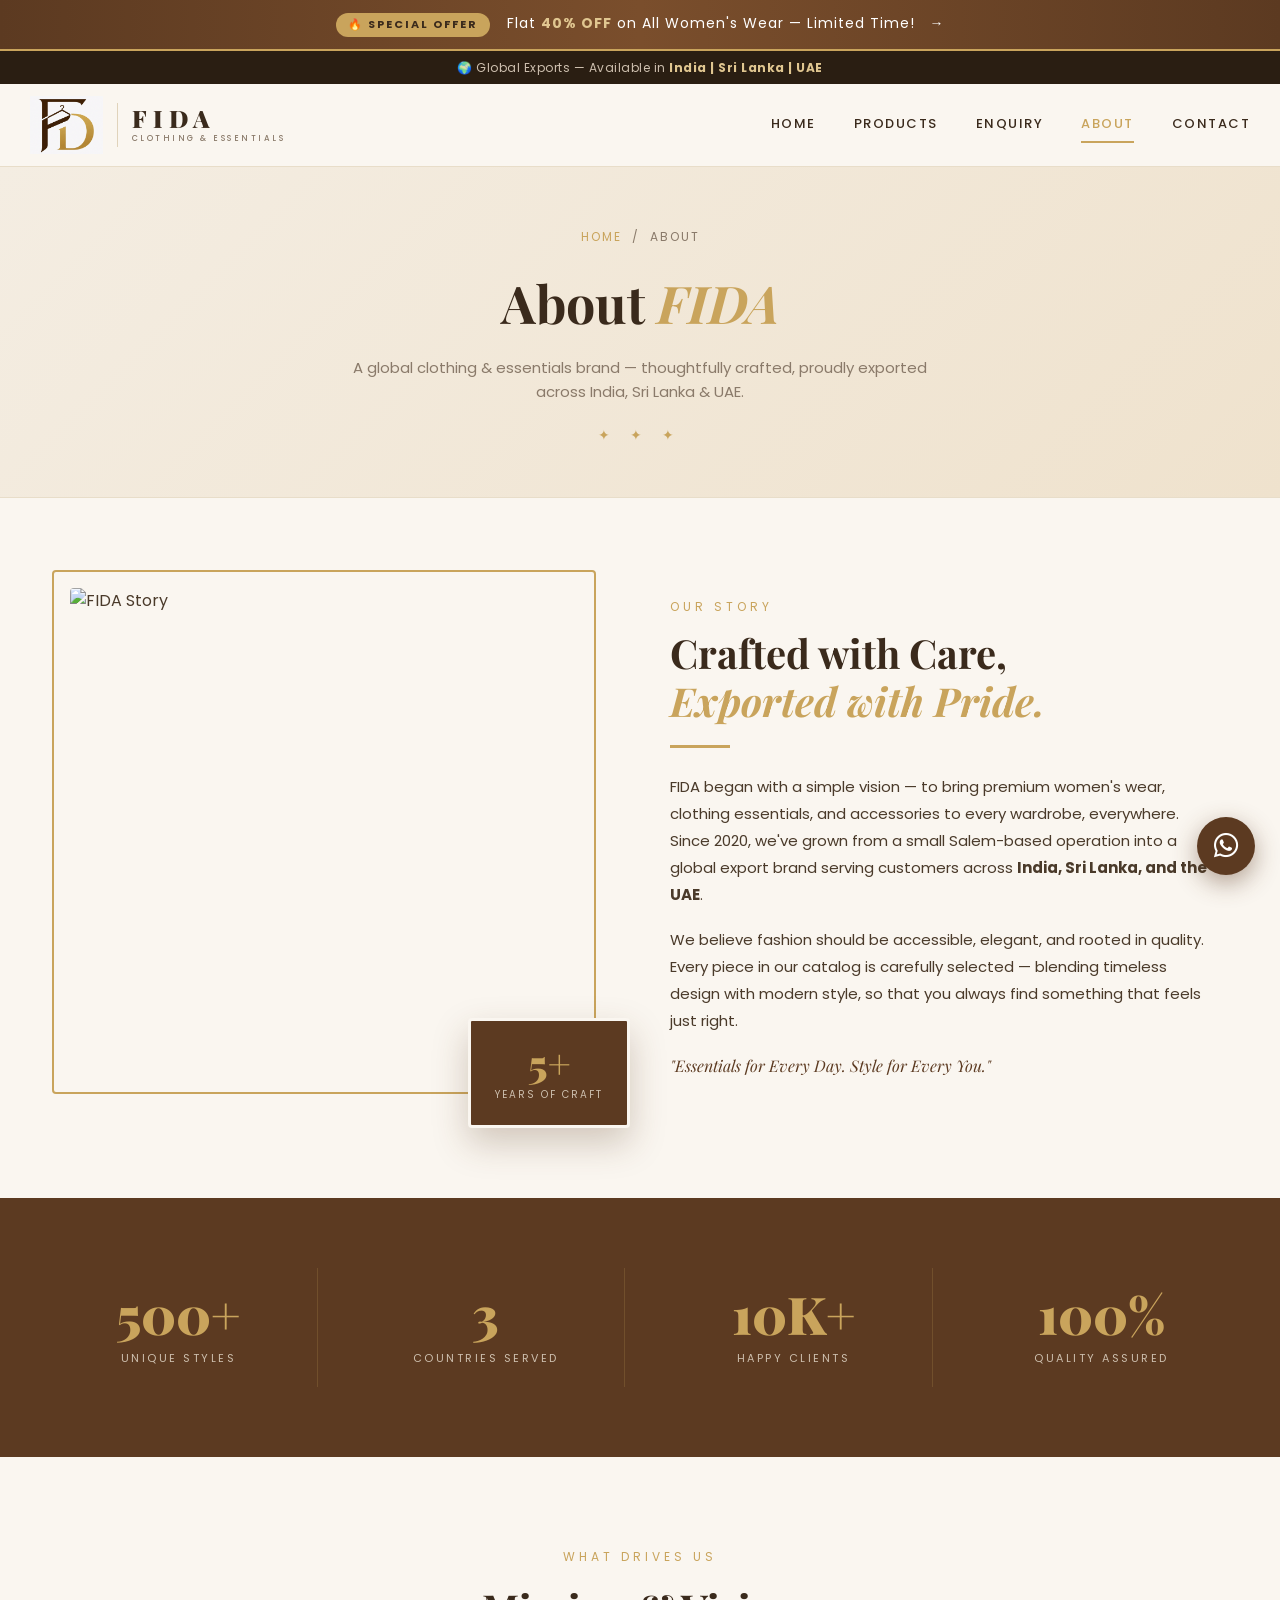
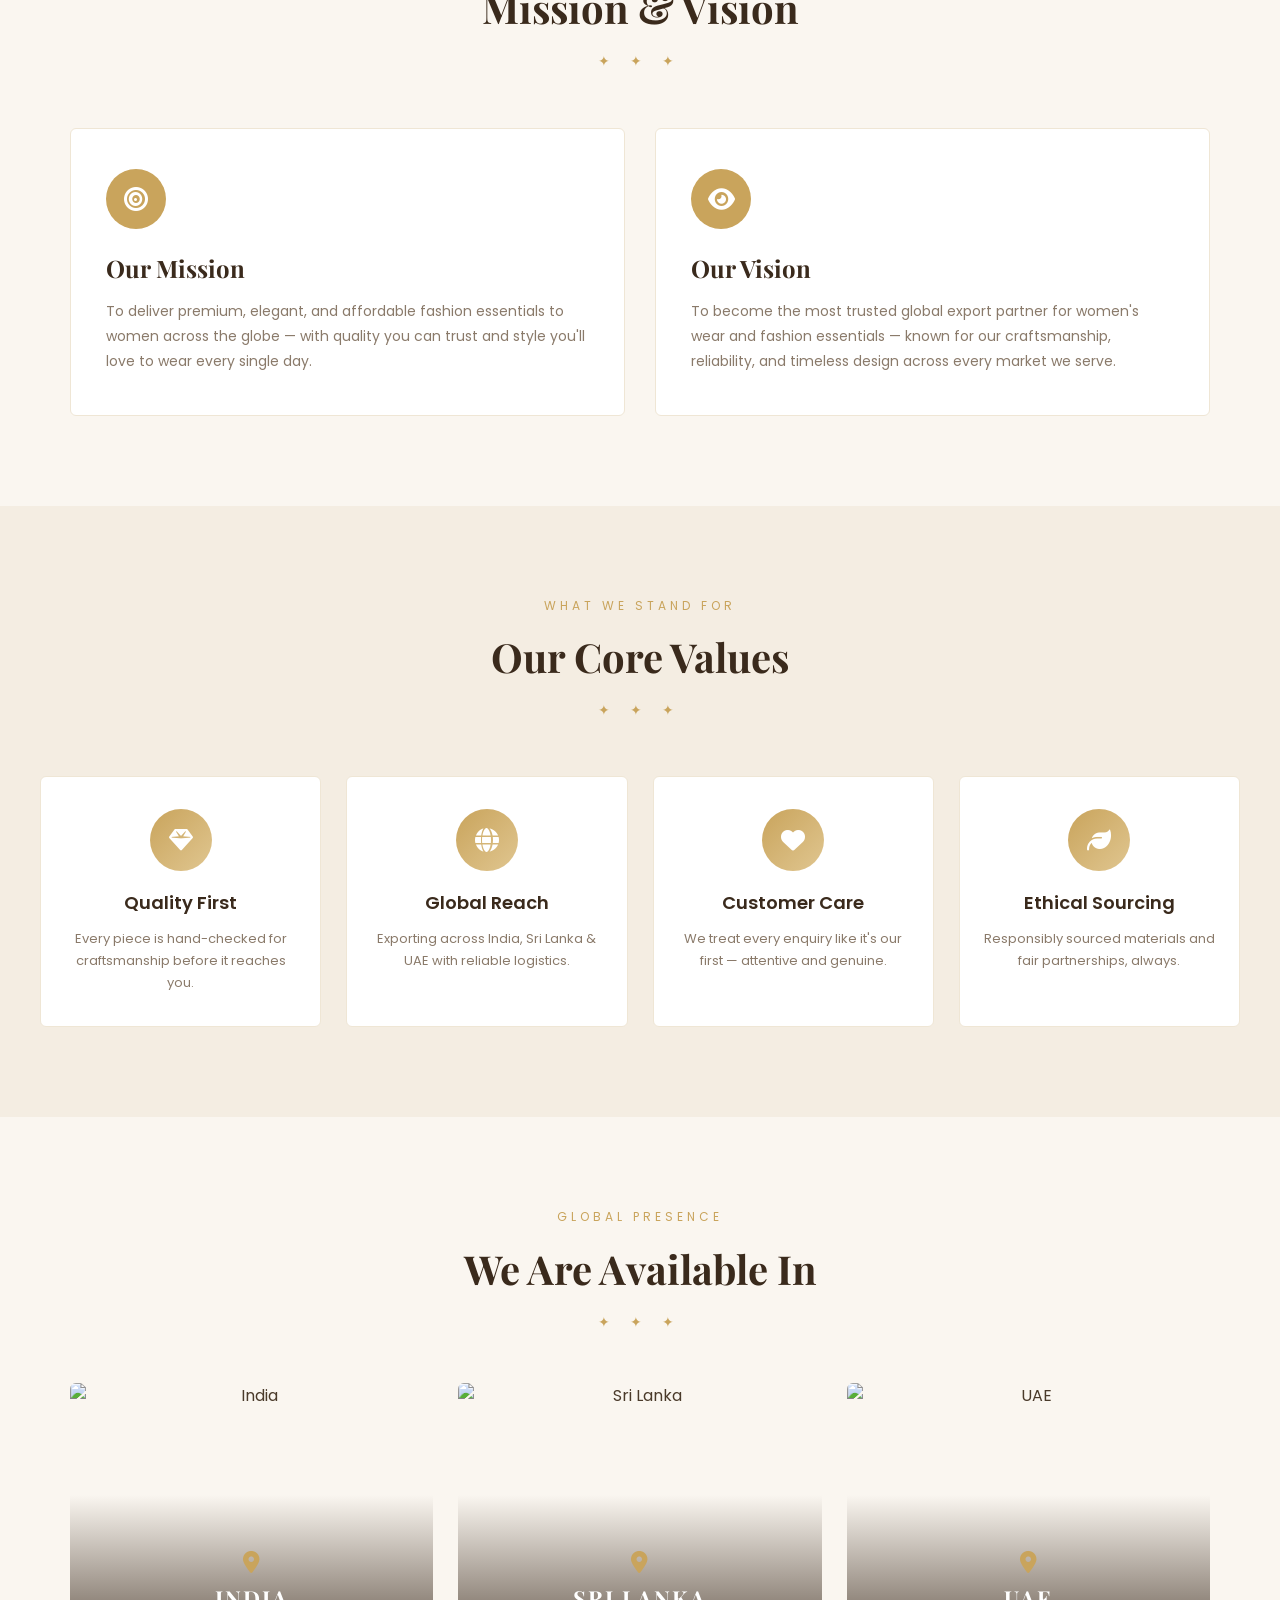
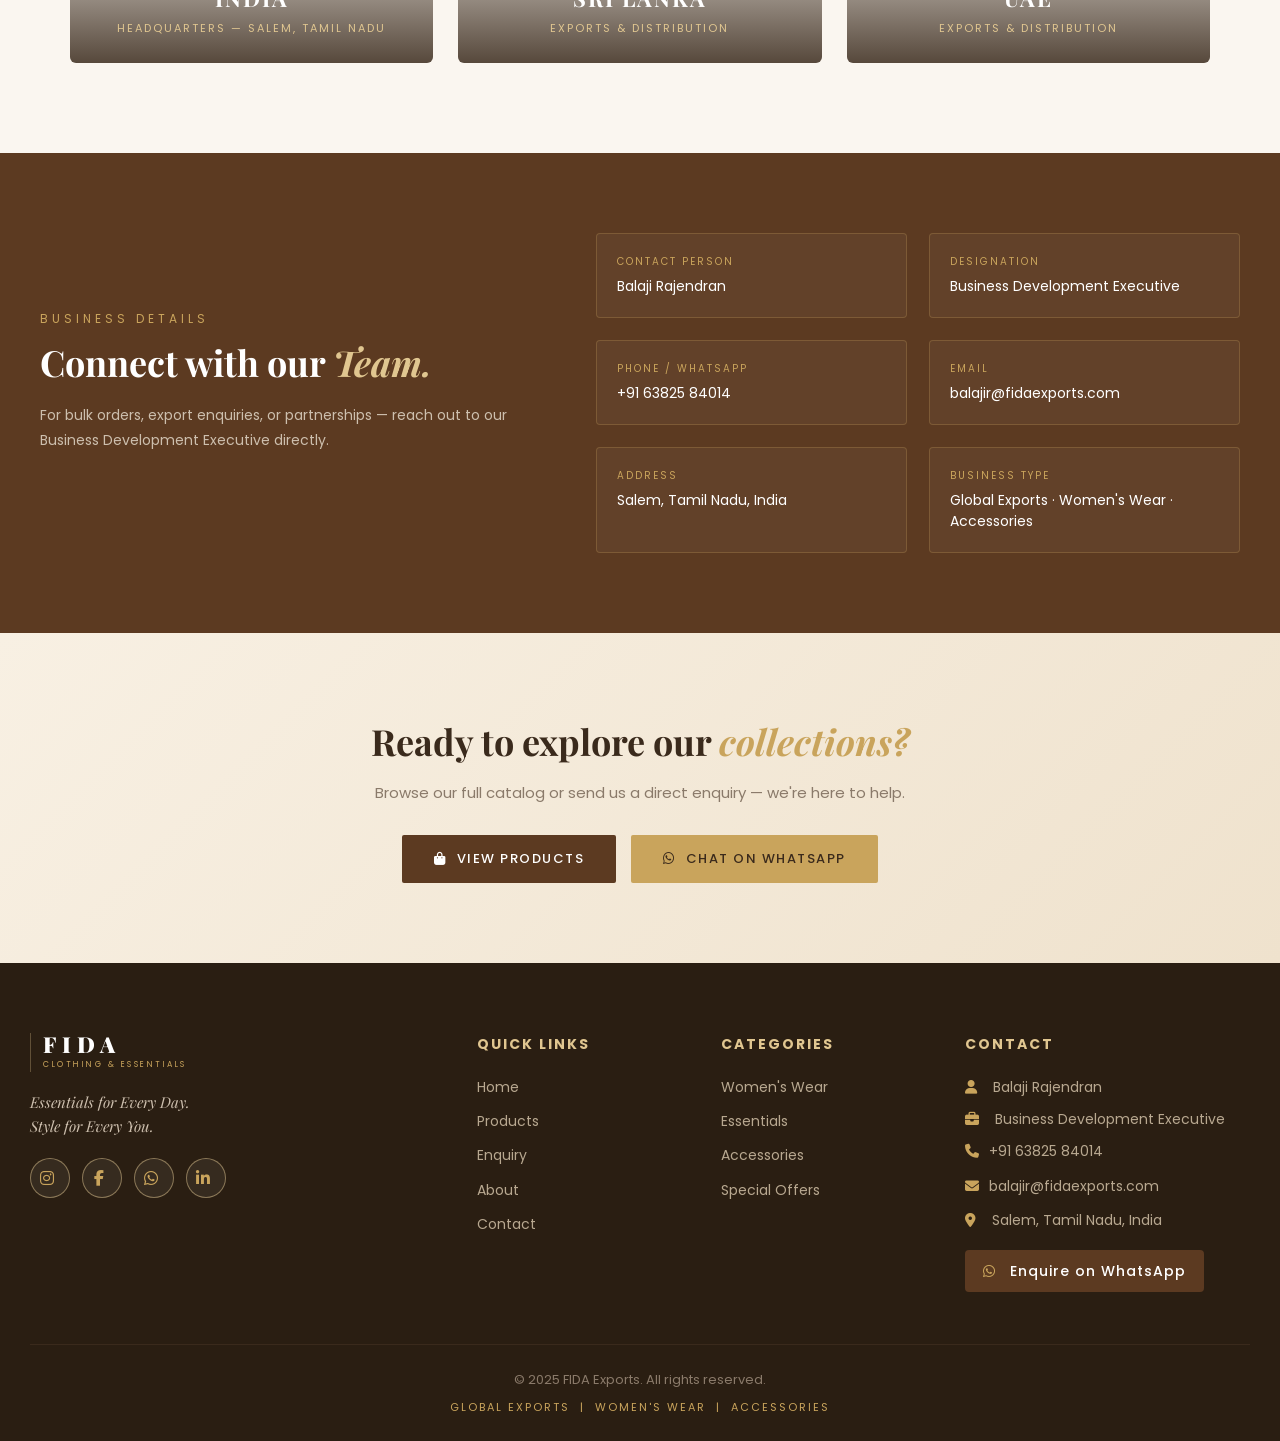
==== fida/about.html @ e6c68ca1 "Initial FIDA project" ====
<!DOCTYPE html>
<html lang="en">
<head>
<meta charset="UTF-8">
<meta name="viewport" content="width=device-width, initial-scale=1.0">
<title>About — FIDA Clothing & Essentials</title>
<link href="https://fonts.googleapis.com/css2?family=Playfair+Display:wght@400;600;700;900&family=Poppins:wght@300;400;500;600&display=swap" rel="stylesheet">
<link rel="stylesheet" href="https://cdnjs.cloudflare.com/ajax/libs/font-awesome/6.4.0/css/all.min.css">

<style>
/* ============ VARIABLES ============ */
:root {
    --brown: #5c3a21;
    --brown-light: #7a4e2c;
    --gold: #c9a45c;
    --gold-light: #e0c690;
    --cream: #faf6f0;
    --cream-2: #f4ede2;
    --dark: #3a2a1c;
    --text: #4a3a2a;
    --gray: #8a7a6a;
}

* { margin: 0; padding: 0; box-sizing: border-box; }
html { scroll-behavior: smooth; -webkit-text-size-adjust: 100%; }
body {
    font-family: 'Poppins', sans-serif;
    color: var(--text);
    background: var(--cream);
    line-height: 1.6;
    overflow-x: hidden;
}
h1, h2, h3, h4 { font-family: 'Playfair Display', serif; color: var(--dark); }
a { text-decoration: none; color: inherit; }
img { display: block; max-width: 100%; }
button { font-family: inherit; }

/* ============ SPECIAL OFFER BANNER ============ */
.offer-banner {
    display: block;
    background: linear-gradient(90deg, var(--brown) 0%, var(--brown-light) 50%, var(--brown) 100%);
    color: #fff;
    text-align: center;
    padding: 12px 20px;
    font-size: 14px;
    letter-spacing: 1px;
    position: relative;
    overflow: hidden;
    cursor: pointer;
    transition: all .3s;
    border-bottom: 2px solid var(--gold);
}
.offer-banner:hover { padding: 14px 20px; }
.offer-banner::before {
    content: '';
    position: absolute;
    top: 0; left: -100%;
    width: 100%; height: 100%;
    background: linear-gradient(90deg, transparent, rgba(255,255,255,0.15), transparent);
    animation: shine 3s infinite;
}
@keyframes shine {
    0% { left: -100%; }
    50%, 100% { left: 100%; }
}
.offer-banner .offer-tag {
    background: var(--gold);
    color: var(--dark);
    padding: 3px 12px;
    font-size: 11px;
    font-weight: 700;
    letter-spacing: 2px;
    border-radius: 20px;
    margin-right: 12px;
    display: inline-block;
    text-transform: uppercase;
}
.offer-banner strong { color: var(--gold-light); }
.offer-banner .arrow {
    margin-left: 10px;
    transition: transform .3s;
    display: inline-block;
}
.offer-banner:hover .arrow { transform: translateX(6px); }

/* ============ TOP BAR ============ */
.top-bar {
    background: #2a1e12;
    color: #cdbfae;
    text-align: center;
    padding: 7px 15px;
    font-size: 12px;
    letter-spacing: 0.5px;
}
.top-bar strong { color: var(--gold-light); }

/* ============ NAVBAR ============ */
.navbar {
    position: sticky;
    top: 0;
    background: rgba(250, 246, 240, 0.98);
    backdrop-filter: blur(10px);
    z-index: 1000;
    border-bottom: 1px solid #e8ddc9;
    transition: box-shadow .3s;
}
.nav-container {
    max-width: 1300px;
    margin: auto;
    padding: 12px 30px;
    display: flex;
    align-items: center;
    justify-content: space-between;
    gap: 30px;
}
.logo {
    display: flex;
    align-items: center;
    gap: 14px;
    flex-shrink: 0;
    transition: transform .3s;
}
.logo:hover { transform: translateY(-1px); }
.logo img {
    height: 58px;
    width: auto;
    max-width: 120px;
    object-fit: contain;
}
.logo-text {
    display: flex;
    flex-direction: column;
    justify-content: center;
    line-height: 1;
    border-left: 1px solid #e0d3bb;
    padding-left: 14px;
    height: 44px;
}
.logo-text .brand {
    font-family: 'Playfair Display', serif;
    font-size: 24px;
    font-weight: 900;
    letter-spacing: 6px;
    color: var(--dark);
    line-height: 1;
    margin-bottom: 5px;
}
.logo-text .tagline-sm {
    font-family: 'Poppins', sans-serif;
    font-size: 8px;
    font-weight: 500;
    letter-spacing: 2.5px;
    color: var(--gray);
    text-transform: uppercase;
    white-space: nowrap;
}
.nav-links {
    display: flex;
    gap: 38px;
    margin-left: auto;
}
.nav-links a {
    font-size: 13px;
    font-weight: 500;
    text-transform: uppercase;
    letter-spacing: 1.5px;
    color: var(--dark);
    transition: color .3s;
    position: relative;
    padding: 8px 0;
    white-space: nowrap;
}
.nav-links a:hover,
.nav-links a.active { color: var(--gold); }
.nav-links a::after {
    content: '';
    position: absolute;
    left: 0; bottom: 0;
    width: 0; height: 2px;
    background: var(--gold);
    transition: width .3s;
}
.nav-links a:hover::after,
.nav-links a.active::after { width: 100%; }

/* ============ PAGE HEADER ============ */
.page-header {
    background: linear-gradient(135deg, var(--cream-2), #efe2cd);
    padding: 60px 30px 50px;
    text-align: center;
    border-bottom: 1px solid #e8ddc9;
}
.page-header .breadcrumb {
    font-size: 12px;
    color: var(--gray);
    letter-spacing: 2px;
    text-transform: uppercase;
    margin-bottom: 15px;
}
.page-header .breadcrumb a { color: var(--gold); }
.page-header .breadcrumb a:hover { text-decoration: underline; }
.page-header h1 {
    font-size: 52px;
    margin-bottom: 12px;
    color: var(--dark);
}
.page-header h1 span { color: var(--gold); font-style: italic; }
.page-header p {
    color: var(--gray);
    font-size: 15px;
    max-width: 620px;
    margin: 0 auto 20px;
}
.page-header .divider {
    color: var(--gold);
    font-size: 14px;
    letter-spacing: 8px;
}

/* ============ STORY SECTION ============ */
.story-section {
    max-width: 1200px;
    margin: auto;
    padding: 90px 30px;
    display: grid;
    grid-template-columns: 1fr 1fr;
    gap: 60px;
    align-items: center;
}
.story-image { position: relative; }
.story-image img {
    width: 100%;
    height: 520px;
    object-fit: cover;
    border-radius: 4px;
}
.story-image::before {
    content: '';
    position: absolute;
    top: -18px; left: -18px;
    width: 100%; height: 100%;
    border: 2px solid var(--gold);
    z-index: -1;
    border-radius: 4px;
}
.story-image .experience-badge {
    position: absolute;
    bottom: -20px;
    right: -20px;
    background: var(--brown);
    color: #fff;
    padding: 22px 24px;
    border-radius: 4px;
    text-align: center;
    box-shadow: 0 15px 35px rgba(92,58,33,0.25);
    border: 3px solid var(--cream);
    z-index: 2;
}
.story-image .experience-badge .years {
    font-family: 'Playfair Display', serif;
    font-size: 40px;
    font-weight: 900;
    color: var(--gold);
    line-height: 1;
    margin-bottom: 4px;
}
.story-image .experience-badge .label {
    font-size: 10px;
    letter-spacing: 2px;
    text-transform: uppercase;
    color: #cdbfae;
}

.story-content .sub {
    color: var(--gold);
    font-size: 12px;
    letter-spacing: 4px;
    text-transform: uppercase;
    margin-bottom: 12px;
}
.story-content h2 {
    font-size: 40px;
    line-height: 1.2;
    margin-bottom: 20px;
}
.story-content h2 span { color: var(--gold); font-style: italic; }
.story-content .gold-line {
    width: 60px;
    height: 3px;
    background: var(--gold);
    margin-bottom: 25px;
}
.story-content p {
    font-size: 15px;
    color: var(--text);
    margin-bottom: 18px;
    line-height: 1.8;
}
.story-content p em {
    color: var(--brown);
    font-family: 'Playfair Display', serif;
    font-style: italic;
    font-size: 16px;
}

/* ============ STATS ============ */
.stats-section {
    background: var(--brown);
    color: #fff;
    padding: 70px 30px;
}
.stats-inner {
    max-width: 1200px;
    margin: auto;
    display: grid;
    grid-template-columns: repeat(4, 1fr);
    gap: 30px;
    text-align: center;
}
.stat-box {
    padding: 20px;
    border-right: 1px solid rgba(201,164,92,0.2);
}
.stat-box:last-child { border-right: none; }
.stat-box .num {
    font-family: 'Playfair Display', serif;
    font-size: 52px;
    font-weight: 900;
    color: var(--gold);
    line-height: 1;
    margin-bottom: 10px;
}
.stat-box .label {
    font-size: 11px;
    letter-spacing: 2.5px;
    text-transform: uppercase;
    color: #cdbfae;
}

/* ============ MISSION & VISION ============ */
.mv-section {
    max-width: 1200px;
    margin: auto;
    padding: 90px 30px;
}
.mv-header {
    text-align: center;
    margin-bottom: 55px;
}
.mv-header .sub {
    color: var(--gold);
    font-size: 12px;
    letter-spacing: 4px;
    text-transform: uppercase;
    margin-bottom: 10px;
}
.mv-header h2 { font-size: 40px; }
.mv-header .divider {
    color: var(--gold);
    font-size: 14px;
    letter-spacing: 8px;
    margin-top: 10px;
}
.mv-grid {
    display: grid;
    grid-template-columns: 1fr 1fr;
    gap: 30px;
}
.mv-card {
    background: #fff;
    border: 1px solid #efe6d5;
    border-radius: 6px;
    padding: 40px 35px;
    transition: all .3s;
    position: relative;
    overflow: hidden;
}
.mv-card::before {
    content: '';
    position: absolute;
    top: 0; left: 0;
    width: 4px; height: 100%;
    background: var(--gold);
    transform: scaleY(0);
    transform-origin: top;
    transition: transform .4s;
}
.mv-card:hover::before { transform: scaleY(1); }
.mv-card:hover {
    transform: translateY(-6px);
    box-shadow: 0 20px 40px rgba(92,58,33,0.10);
    border-color: var(--gold);
}
.mv-icon {
    width: 60px;
    height: 60px;
    border-radius: 50%;
    background: var(--gold);
    color: #fff;
    display: flex;
    align-items: center;
    justify-content: center;
    font-size: 24px;
    margin-bottom: 20px;
    transition: all .3s;
}
.mv-card:hover .mv-icon { background: var(--brown); transform: scale(1.05); }
.mv-card h3 {
    font-size: 24px;
    margin-bottom: 12px;
    color: var(--dark);
}
.mv-card p {
    font-size: 14px;
    color: var(--gray);
    line-height: 1.8;
}

/* ============ VALUES ============ */
.values-section {
    background: var(--cream-2);
    padding: 90px 30px;
}
.values-inner {
    max-width: 1200px;
    margin: auto;
}
.values-header {
    text-align: center;
    margin-bottom: 55px;
}
.values-header .sub {
    color: var(--gold);
    font-size: 12px;
    letter-spacing: 4px;
    text-transform: uppercase;
    margin-bottom: 10px;
}
.values-header h2 { font-size: 40px; }
.values-header .divider {
    color: var(--gold);
    font-size: 14px;
    letter-spacing: 8px;
    margin-top: 10px;
}
.values-grid {
    display: grid;
    grid-template-columns: repeat(4, 1fr);
    gap: 25px;
}
.value-card {
    background: #fff;
    border: 1px solid #efe6d5;
    border-radius: 6px;
    padding: 32px 24px;
    text-align: center;
    transition: all .3s;
}
.value-card:hover {
    transform: translateY(-6px);
    box-shadow: 0 20px 40px rgba(92,58,33,0.10);
    border-color: var(--gold);
}
.value-icon {
    width: 62px;
    height: 62px;
    border-radius: 50%;
    background: linear-gradient(135deg, var(--gold), var(--gold-light));
    color: #fff;
    display: flex;
    align-items: center;
    justify-content: center;
    font-size: 24px;
    margin: 0 auto 18px;
    transition: all .3s;
}
.value-card:hover .value-icon {
    background: var(--brown);
    transform: rotate(-8deg) scale(1.05);
}
.value-card h4 {
    font-size: 18px;
    margin-bottom: 10px;
    color: var(--dark);
    font-family: 'Poppins', sans-serif;
    font-weight: 600;
}
.value-card p {
    font-size: 13px;
    color: var(--gray);
    line-height: 1.7;
}

/* ============ COUNTRIES WE SERVE ============ */
.serve-section {
    max-width: 1200px;
    margin: auto;
    padding: 90px 30px;
    text-align: center;
}
.serve-header {
    margin-bottom: 50px;
}
.serve-header .sub {
    color: var(--gold);
    font-size: 12px;
    letter-spacing: 4px;
    text-transform: uppercase;
    margin-bottom: 10px;
}
.serve-header h2 { font-size: 40px; }
.serve-header .divider {
    color: var(--gold);
    font-size: 14px;
    letter-spacing: 8px;
    margin-top: 10px;
}
.serve-grid {
    display: grid;
    grid-template-columns: repeat(3, 1fr);
    gap: 25px;
}
.serve-card {
    position: relative;
    overflow: hidden;
    border-radius: 6px;
    height: 280px;
    cursor: pointer;
    display: block;
}
.serve-card img {
    width: 100%; height: 100%;
    object-fit: cover;
    transition: transform .7s;
}
.serve-card:hover img { transform: scale(1.08); }
.serve-overlay {
    position: absolute;
    inset: 0;
    background: linear-gradient(to top, rgba(58,42,28,0.85), transparent 60%);
    display: flex;
    flex-direction: column;
    justify-content: flex-end;
    align-items: center;
    padding: 25px;
    color: #fff;
}
.serve-overlay i {
    font-size: 22px;
    color: var(--gold);
    margin-bottom: 8px;
}
.serve-overlay h3 {
    font-size: 22px;
    color: #fff;
    margin-bottom: 4px;
    letter-spacing: 2px;
}
.serve-overlay span {
    font-size: 11px;
    letter-spacing: 2px;
    text-transform: uppercase;
    color: var(--gold-light);
}

/* ============ BUSINESS DETAILS ============ */
.business-section {
    background: var(--brown);
    color: #cdbfae;
    padding: 80px 30px;
}
.business-inner {
    max-width: 1200px;
    margin: auto;
    display: grid;
    grid-template-columns: 1fr 1.3fr;
    gap: 60px;
    align-items: center;
}
.business-text .sub {
    color: var(--gold);
    font-size: 12px;
    letter-spacing: 4px;
    text-transform: uppercase;
    margin-bottom: 12px;
}
.business-text h2 {
    color: #fff;
    font-size: 36px;
    line-height: 1.2;
    margin-bottom: 18px;
}
.business-text h2 span { color: var(--gold-light); font-style: italic; }
.business-text p {
    font-size: 14px;
    margin-bottom: 25px;
    line-height: 1.8;
}
.business-info-grid {
    display: grid;
    grid-template-columns: 1fr 1fr;
    gap: 22px;
}
.business-info-item {
    padding: 20px;
    background: rgba(255,255,255,0.04);
    border: 1px solid rgba(201,164,92,0.25);
    border-radius: 4px;
    transition: all .3s;
}
.business-info-item:hover {
    background: rgba(201,164,92,0.10);
    border-color: var(--gold);
    transform: translateY(-3px);
}
.business-info-item .label {
    font-size: 10px;
    letter-spacing: 2px;
    text-transform: uppercase;
    color: var(--gold);
    margin-bottom: 6px;
    display: block;
}
.business-info-item .value {
    font-size: 14px;
    color: #fff;
    line-height: 1.5;
    word-break: break-word;
}
.business-info-item .value a {
    color: #fff;
    transition: color .3s;
}
.business-info-item .value a:hover { color: var(--gold-light); }

/* ============ CTA ============ */
.cta-section {
    text-align: center;
    padding: 80px 30px;
    background: linear-gradient(135deg, #f8f0e3, #efe2cd);
}
.cta-section h2 { font-size: 36px; margin-bottom: 10px; }
.cta-section h2 span { color: var(--gold); font-style: italic; }
.cta-section p { color: var(--gray); margin-bottom: 30px; font-size: 15px; }
.cta-buttons {
    display: flex;
    justify-content: center;
    gap: 15px;
    flex-wrap: wrap;
}

/* ============ FOOTER ============ */
.footer { background: #2a1e12; color: #cdbfae; padding: 70px 30px 25px; }
.footer-grid {
    max-width: 1300px;
    margin: auto;
    display: grid;
    grid-template-columns: 2fr 1fr 1fr 1.4fr;
    gap: 40px;
}
.footer h4 {
    color: var(--gold-light);
    font-family: 'Poppins', sans-serif;
    font-size: 14px;
    letter-spacing: 2px;
    text-transform: uppercase;
    margin-bottom: 20px;
}
.footer a {
    display: block;
    margin-bottom: 12px;
    font-size: 14px;
    color: #b8a890;
    transition: color .3s;
}
.footer a:hover { color: var(--gold); }

.footer-brand .footer-logo-wrap {
    display: flex;
    align-items: center;
    gap: 12px;
    margin-bottom: 18px;
}
.footer-brand .footer-logo-wrap img {
    height: 55px;
    width: auto;
    max-width: 110px;
    object-fit: contain;
    filter: brightness(0) invert(1);
    opacity: 0.95;
}
.footer-brand .footer-logo-text {
    display: flex;
    flex-direction: column;
    border-left: 1px solid rgba(224,198,144,0.3);
    padding-left: 12px;
}
.footer-brand .footer-logo-text .brand {
    font-family: 'Playfair Display', serif;
    font-size: 22px;
    font-weight: 900;
    letter-spacing: 6px;
    color: #fff;
    line-height: 1;
    margin-bottom: 4px;
}
.footer-brand .footer-logo-text .tagline-sm {
    font-size: 8px;
    letter-spacing: 2.5px;
    color: var(--gold);
    text-transform: uppercase;
}
.tagline {
    font-family: 'Playfair Display', serif;
    font-style: italic;
    color: #cdbfae;
    font-size: 15px;
    margin-bottom: 20px;
}
.socials { display: flex; gap: 12px; margin-top: 5px; }
.socials a {
    width: 40px;
    height: 40px;
    border-radius: 50%;
    background: rgba(255, 255, 255, 0.06);
    border: 1px solid rgba(224, 198, 144, 0.5);
    color: #e0c690;
    display: flex;
    align-items: center;
    justify-content: center;
    font-size: 16px;
    transition: all .3s ease;
}
.socials a i { color: inherit; transition: color .3s ease; font-size: 16px; }
.socials a:hover {
    background: var(--gold);
    border-color: var(--gold);
    transform: translateY(-3px);
    box-shadow: 0 8px 20px rgba(201, 164, 92, 0.4);
}
.socials a:hover i { color: var(--dark); }

.contact-line {
    display: flex;
    align-items: center;
    gap: 10px;
    margin-bottom: 10px;
    font-size: 14px;
    color: #b8a890;
}
.contact-line i, .footer a i { color: var(--gold); margin-right: 6px; }
.footer-wa {
    display: inline-flex !important;
    align-items: center;
    gap: 8px;
    background: var(--brown);
    color: #fff !important;
    padding: 10px 18px;
    border-radius: 4px;
    margin-top: 8px;
    font-weight: 500;
    font-size: 13px;
    letter-spacing: 1px;
}
.footer-wa:hover { background: var(--gold); color: var(--dark) !important; }
.footer-bottom {
    max-width: 1300px;
    margin: 40px auto 0;
    padding-top: 25px;
    border-top: 1px solid #3a2a1c;
    text-align: center;
    font-size: 13px;
    color: #8a7a6a;
}
.footer-tags {
    margin-top: 8px;
    letter-spacing: 2px;
    font-size: 11px;
    color: var(--gold);
}

/* ============ FLOATING WHATSAPP ============ */
.wa-float {
    position: fixed;
    bottom: 25px;
    right: 25px;
    width: 58px;
    height: 58px;
    background: var(--brown);
    color: #fff;
    border-radius: 50%;
    display: flex;
    align-items: center;
    justify-content: center;
    font-size: 28px;
    box-shadow: 0 8px 25px rgba(92,58,33,0.45);
    z-index: 999;
    transition: transform .3s;
    animation: pulse 2.5s infinite;
}
.wa-float i { color: #fff; }
.wa-float:hover { transform: scale(1.1); background: var(--gold); }
.wa-float:hover i { color: var(--dark); }
@keyframes pulse {
    0%, 100% { box-shadow: 0 8px 25px rgba(92,58,33,0.45); }
    50% { box-shadow: 0 8px 35px rgba(201,164,92,0.75); }
}

/* ============ MOBILE BOTTOM NAV ============ */
.mobile-nav {
    display: none;
    position: fixed;
    bottom: 0; left: 0; right: 0;
    background: #fff;
    border-top: 1px solid #e8ddc9;
    box-shadow: 0 -4px 15px rgba(92,58,33,0.08);
    z-index: 1000;
    padding: 8px 0;
}
.mobile-nav-grid {
    display: grid;
    grid-template-columns: repeat(5, 1fr);
    text-align: center;
}
.mobile-nav a {
    padding: 6px 4px;
    font-size: 10px;
    color: var(--gray);
    display: flex;
    flex-direction: column;
    align-items: center;
    gap: 4px;
    transition: color .3s;
    letter-spacing: 0.5px;
    font-weight: 500;
}
.mobile-nav a i { font-size: 20px; }
.mobile-nav a.active { color: var(--gold); }

/* ===================================================
   RESPONSIVE
   =================================================== */
@media (max-width: 992px) {
    .nav-links { gap: 22px; }
    .nav-links a { font-size: 12px; letter-spacing: 1px; }
    .logo-text .brand { font-size: 20px; letter-spacing: 4px; }
    .logo-text .tagline-sm { font-size: 7px; letter-spacing: 2px; }
    .story-section { grid-template-columns: 1fr; gap: 50px; }
    .story-image img { height: 420px; }
    .values-grid { grid-template-columns: repeat(2, 1fr); }
    .business-inner { grid-template-columns: 1fr; gap: 40px; }
}

/* ===================================================
   MOBILE VIEW
   =================================================== */
@media (max-width: 768px) {

    body { padding-bottom: 70px; }

    .offer-banner {
        font-size: 11px;
        padding: 10px 10px;
        letter-spacing: 0.3px;
    }
    .offer-banner .offer-tag {
        font-size: 9px;
        padding: 2px 8px;
        margin-right: 6px;
        letter-spacing: 1px;
    }
    .offer-banner .arrow { margin-left: 4px; }

    .top-bar { font-size: 11px; padding: 6px 10px; }

    .nav-container {
        padding: 8px 16px;
        gap: 10px;
    }

    .logo { gap: 10px; }
    .logo img { height: 42px; max-width: 80px; }
    .logo-text {
        padding-left: 10px;
        height: 34px;
    }
    .logo-text .brand {
        font-size: 17px;
        letter-spacing: 4px;
        margin-bottom: 3px;
    }
    .logo-text .tagline-sm {
        font-size: 6.5px;
        letter-spacing: 1.8px;
    }

    .nav-links { display: none; }

    /* Page header */
    .page-header { padding: 35px 18px 30px; }
    .page-header .breadcrumb { font-size: 10px; letter-spacing: 1.5px; }
    .page-header h1 { font-size: 30px; margin-bottom: 8px; }
    .page-header p { font-size: 13px; }
    .page-header .divider { font-size: 11px; letter-spacing: 5px; }

    /* Story */
    .story-section {
        padding: 40px 18px;
        gap: 40px;
        grid-template-columns: 1fr;
    }
    .story-image img { height: 300px; }
    .story-image::before { top: -10px; left: -10px; }
    .story-image .experience-badge {
        padding: 16px 18px;
        bottom: -14px;
        right: -14px;
        border-width: 2px;
    }
    .story-image .experience-badge .years { font-size: 30px; }
    .story-image .experience-badge .label { font-size: 8px; letter-spacing: 1.5px; }

    .story-content .sub { font-size: 10px; letter-spacing: 3px; }
    .story-content h2 { font-size: 24px; margin-bottom: 14px; }
    .story-content p { font-size: 13px; margin-bottom: 14px; }
    .story-content p em { font-size: 14px; }

    /* Stats */
    .stats-section { padding: 45px 14px; }
    .stats-inner {
        grid-template-columns: repeat(2, 1fr);
        gap: 20px;
    }
    .stat-box {
        padding: 15px 8px;
        border-right: none;
        border-bottom: 1px solid rgba(201,164,92,0.2);
    }
    .stat-box:nth-child(3),
    .stat-box:nth-child(4) { border-bottom: none; }
    .stat-box:nth-child(odd) { border-right: 1px solid rgba(201,164,92,0.2); }
    .stat-box .num { font-size: 36px; margin-bottom: 6px; }
    .stat-box .label { font-size: 9px; letter-spacing: 1.5px; }

    /* Mission & Vision */
    .mv-section { padding: 45px 18px; }
    .mv-header { margin-bottom: 30px; }
    .mv-header .sub { font-size: 10px; letter-spacing: 3px; }
    .mv-header h2 { font-size: 24px; }
    .mv-grid { grid-template-columns: 1fr; gap: 18px; }
    .mv-card { padding: 28px 22px; border-radius: 8px; }
    .mv-icon { width: 50px; height: 50px; font-size: 20px; margin-bottom: 15px; }
    .mv-card h3 { font-size: 20px; margin-bottom: 10px; }
    .mv-card p { font-size: 13px; }

    /* Values */
    .values-section { padding: 45px 18px; }
    .values-header { margin-bottom: 30px; }
    .values-header .sub { font-size: 10px; letter-spacing: 3px; }
    .values-header h2 { font-size: 24px; }
    .values-grid { grid-template-columns: 1fr 1fr; gap: 12px; }
    .value-card { padding: 22px 14px; border-radius: 8px; }
    .value-icon { width: 50px; height: 50px; font-size: 20px; margin-bottom: 12px; }
    .value-card h4 { font-size: 14px; margin-bottom: 6px; }
    .value-card p { font-size: 11px; line-height: 1.5; }

    /* Serve */
    .serve-section { padding: 45px 18px; }
    .serve-header { margin-bottom: 30px; }
    .serve-header .sub { font-size: 10px; letter-spacing: 3px; }
    .serve-header h2 { font-size: 24px; }
    .serve-grid { grid-template-columns: 1fr; gap: 15px; }
    .serve-card { height: 200px; border-radius: 8px; }
    .serve-overlay h3 { font-size: 20px; }
    .serve-overlay i { font-size: 20px; }
    .serve-overlay span { font-size: 10px; }

    /* Business */
    .business-section { padding: 45px 18px; }
    .business-text .sub { font-size: 10px; letter-spacing: 3px; }
    .business-text h2 { font-size: 24px; margin-bottom: 14px; }
    .business-text p { font-size: 13px; margin-bottom: 20px; }
    .business-info-grid {
        grid-template-columns: 1fr;
        gap: 12px;
    }
    .business-info-item { padding: 16px; }
    .business-info-item .label { font-size: 9px; letter-spacing: 1.5px; }
    .business-info-item .value { font-size: 13px; }

    /* CTA */
    .cta-section { padding: 45px 18px; }
    .cta-section h2 { font-size: 22px; }
    .cta-section p { font-size: 13px; margin-bottom: 20px; }
    .cta-buttons { flex-direction: column; align-items: center; }
    .cta-buttons .btn,
    .cta-buttons a {
        width: 100%;
        max-width: 300px;
        padding: 13px 20px;
        font-size: 12px;
        letter-spacing: 1.2px;
        text-transform: uppercase;
        border-radius: 4px;
        display: inline-flex;
        align-items: center;
        justify-content: center;
        gap: 8px;
        font-weight: 500;
    }

    /* Footer */
    .footer { padding: 40px 14px 90px; }
    .footer-grid {
        grid-template-columns: 1fr 1fr;
        gap: 25px;
    }
    .footer-brand { grid-column: 1 / -1; }
    .footer-brand .footer-logo-wrap img { height: 45px; max-width: 90px; }
    .footer-brand .footer-logo-text .brand { font-size: 18px; letter-spacing: 4px; }
    .footer-brand .footer-logo-text .tagline-sm { font-size: 6.5px; letter-spacing: 1.8px; }
    .footer h4 { font-size: 12px; margin-bottom: 12px; letter-spacing: 1.5px; }
    .footer a, .contact-line { font-size: 12px; margin-bottom: 8px; }
    .footer-bottom { font-size: 11px; }

    .socials { gap: 10px; }
    .socials a { width: 36px; height: 36px; font-size: 14px; }
    .socials a i { font-size: 14px; }

    .wa-float {
        width: 50px;
        height: 50px;
        font-size: 24px;
        bottom: 78px;
        right: 16px;
    }

    .mobile-nav { display: block; }
}

@media (max-width: 400px) {
    .page-header h1 { font-size: 26px; }
    .story-content h2 { font-size: 22px; }
    .offer-banner { font-size: 10px; }
    .offer-banner .offer-tag { display: none; }
    .logo img { height: 36px; max-width: 70px; }
    .logo-text .brand { font-size: 15px; letter-spacing: 3px; }
    .logo-text .tagline-sm { font-size: 5.5px; letter-spacing: 1.5px; }
    .values-grid { grid-template-columns: 1fr; }
}
</style>
</head>

<body>

<!-- ========== SPECIAL OFFER BANNER ========== -->
<a href="offer.html" class="offer-banner" id="offerBanner">
    <span class="offer-tag">🔥 Special Offer</span>

    <span>Flat</span>

    <strong id="offerDiscount">40% OFF</strong>

    <span>on</span>

    <span id="offerCategory">All Women's Wear</span>

    <span>— Limited Time!</span>

    <span class="arrow">→</span>
</a>

<!-- ========== TOP BAR ========== -->
<div class="top-bar">
    🌍 Global Exports — Available in <strong>India | Sri Lanka | UAE</strong>
</div>

<!-- ========== NAVBAR ========== -->
<header class="navbar">
    <div class="nav-container">
        <a href="index.html" class="logo">
            <img src="images/logo.png" alt="FIDA" onerror="this.style.display='none'">
            <div class="logo-text">
                <span class="brand">FIDA</span>
                <span class="tagline-sm">Clothing &amp; Essentials</span>
            </div>
        </a>

        <nav class="nav-links">
            <a href="index.html">Home</a>
            <a href="products.html">Products</a>
            <a href="enquiry.html">Enquiry</a>
            <a href="about.html" class="active">About</a>
            <a href="contact.html">Contact</a>
        </nav>
    </div>
</header>

<!-- ========== PAGE HEADER ========== -->
<section class="page-header">
    <p class="breadcrumb"><a href="index.html">Home</a> &nbsp;/&nbsp; About</p>
    <h1>About <span>FIDA</span></h1>
    <p>A global clothing & essentials brand — thoughtfully crafted, proudly exported across India, Sri Lanka & UAE.</p>
    <div class="divider">✦ ✦ ✦</div>
</section>

<!-- ========== STORY SECTION ========== -->
<section class="story-section">
    <div class="story-image">
        <img src="https://images.unsplash.com/photo-1441984904996-e0b6ba687e04?w=800" alt="FIDA Story">
        <div class="experience-badge">
            <div class="years">5+</div>
            <div class="label">Years of Craft</div>
        </div>
    </div>
    <div class="story-content">
        <p class="sub">Our Story</p>
        <h2>Crafted with Care,<br><span>Exported with Pride.</span></h2>
        <div class="gold-line"></div>
        <p>FIDA began with a simple vision — to bring premium women's wear, clothing essentials, and accessories to every wardrobe, everywhere. Since 2020, we've grown from a small Salem-based operation into a global export brand serving customers across <strong>India, Sri Lanka, and the UAE</strong>.</p>
        <p>We believe fashion should be accessible, elegant, and rooted in quality. Every piece in our catalog is carefully selected — blending timeless design with modern style, so that you always find something that feels just right.</p>
        <p><em>"Essentials for Every Day. Style for Every You."</em></p>
    </div>
</section>

<!-- ========== STATS ========== -->
<section class="stats-section">
    <div class="stats-inner">
        <div class="stat-box">
            <div class="num">500+</div>
            <div class="label">Unique Styles</div>
        </div>
        <div class="stat-box">
            <div class="num">3</div>
            <div class="label">Countries Served</div>
        </div>
        <div class="stat-box">
            <div class="num">10K+</div>
            <div class="label">Happy Clients</div>
        </div>
        <div class="stat-box">
            <div class="num">100%</div>
            <div class="label">Quality Assured</div>
        </div>
    </div>
</section>

<!-- ========== MISSION & VISION ========== -->
<section class="mv-section">
    <div class="mv-header">
        <p class="sub">What Drives Us</p>
        <h2>Mission &amp; Vision</h2>
        <div class="divider">✦ ✦ ✦</div>
    </div>
    <div class="mv-grid">
        <div class="mv-card">
            <div class="mv-icon"><i class="fas fa-bullseye"></i></div>
            <h3>Our Mission</h3>
            <p>To deliver premium, elegant, and affordable fashion essentials to women across the globe — with quality you can trust and style you'll love to wear every single day.</p>
        </div>
        <div class="mv-card">
            <div class="mv-icon"><i class="fas fa-eye"></i></div>
            <h3>Our Vision</h3>
            <p>To become the most trusted global export partner for women's wear and fashion essentials — known for our craftsmanship, reliability, and timeless design across every market we serve.</p>
        </div>
    </div>
</section>

<!-- ========== VALUES ========== -->
<section class="values-section">
    <div class="values-inner">
        <div class="values-header">
            <p class="sub">What We Stand For</p>
            <h2>Our Core Values</h2>
            <div class="divider">✦ ✦ ✦</div>
        </div>
        <div class="values-grid">
            <div class="value-card">
                <div class="value-icon"><i class="fas fa-gem"></i></div>
                <h4>Quality First</h4>
                <p>Every piece is hand-checked for craftsmanship before it reaches you.</p>
            </div>
            <div class="value-card">
                <div class="value-icon"><i class="fas fa-globe"></i></div>
                <h4>Global Reach</h4>
                <p>Exporting across India, Sri Lanka & UAE with reliable logistics.</p>
            </div>
            <div class="value-card">
                <div class="value-icon"><i class="fas fa-heart"></i></div>
                <h4>Customer Care</h4>
                <p>We treat every enquiry like it's our first — attentive and genuine.</p>
            </div>
            <div class="value-card">
                <div class="value-icon"><i class="fas fa-leaf"></i></div>
                <h4>Ethical Sourcing</h4>
                <p>Responsibly sourced materials and fair partnerships, always.</p>
            </div>
        </div>
    </div>
</section>

<!-- ========== COUNTRIES WE SERVE ========== -->
<section class="serve-section">
    <div class="serve-header">
        <p class="sub">Global Presence</p>
        <h2>We Are Available In</h2>
        <div class="divider">✦ ✦ ✦</div>
    </div>
    <div class="serve-grid">
        <div class="serve-card">
            <img src="https://images.unsplash.com/photo-1524492412937-b28074a5d7da?w=600" alt="India">
            <div class="serve-overlay">
                <i class="fas fa-map-marker-alt"></i>
                <h3>INDIA</h3>
                <span>Headquarters — Salem, Tamil Nadu</span>
            </div>
        </div>
        <div class="serve-card">
            <img src="https://images.unsplash.com/photo-1552465011-b4e21bf6e79a?w=600" alt="Sri Lanka">
            <div class="serve-overlay">
                <i class="fas fa-map-marker-alt"></i>
                <h3>SRI LANKA</h3>
                <span>Exports & Distribution</span>
            </div>
        </div>
        <div class="serve-card">
            <img src="https://images.unsplash.com/photo-1512453979798-5ea266f8880c?w=600" alt="UAE">
            <div class="serve-overlay">
                <i class="fas fa-map-marker-alt"></i>
                <h3>UAE</h3>
                <span>Exports & Distribution</span>
            </div>
        </div>
    </div>
</section>

<!-- ========== BUSINESS DETAILS ========== -->
<section class="business-section">
    <div class="business-inner">
        <div class="business-text">
            <p class="sub">Business Details</p>
            <h2>Connect with our <span>Team.</span></h2>
            <p>For bulk orders, export enquiries, or partnerships — reach out to our Business Development Executive directly.</p>
        </div>
        <div class="business-info-grid">
            <div class="business-info-item">
                <span class="label">Contact Person</span>
                <div class="value">Balaji Rajendran</div>
            </div>
            <div class="business-info-item">
                <span class="label">Designation</span>
                <div class="value">Business Development Executive</div>
            </div>
            <div class="business-info-item">
                <span class="label">Phone / WhatsApp</span>
                <div class="value"><a href="tel:+916382584014">+91 63825 84014</a></div>
            </div>
            <div class="business-info-item">
                <span class="label">Email</span>
                <div class="value"><a href="mailto:balajir@fidaexports.com">balajir@fidaexports.com</a></div>
            </div>
            <div class="business-info-item">
                <span class="label">Address</span>
                <div class="value">Salem, Tamil Nadu, India</div>
            </div>
            <div class="business-info-item">
                <span class="label">Business Type</span>
                <div class="value">Global Exports · Women's Wear · Accessories</div>
            </div>
        </div>
    </div>
</section>

<!-- ========== CTA ========== -->
<section class="cta-section">
    <h2>Ready to explore our <span>collections?</span></h2>
    <p>Browse our full catalog or send us a direct enquiry — we're here to help.</p>
    <div class="cta-buttons">
        <a href="products.html" class="btn" style="background: var(--brown); color: #fff; padding: 14px 32px; border-radius: 2px; font-size: 13px; font-weight: 500; letter-spacing: 1.5px; text-transform: uppercase; display: inline-flex; align-items: center; justify-content: center; gap: 10px;">
            <i class="fas fa-shopping-bag"></i> View Products
        </a>
        <a href="https://wa.me/916382584014?text=Hi%20FIDA%2C%20I%27d%20like%20to%20know%20more" target="_blank" class="btn" style="background: var(--gold); color: var(--dark); padding: 14px 32px; border-radius: 2px; font-size: 13px; font-weight: 500; letter-spacing: 1.5px; text-transform: uppercase; display: inline-flex; align-items: center; justify-content: center; gap: 10px;">
            <i class="fab fa-whatsapp"></i> Chat on WhatsApp
        </a>
    </div>
</section>

<!-- ========== FOOTER ========== -->
<footer class="footer">
    <div class="footer-grid">
        <div class="footer-brand">
            <div class="footer-logo-wrap">
                <img src="logo.png" alt="FIDA" onerror="this.style.display='none'">
                <div class="footer-logo-text">
                    <span class="brand">FIDA</span>
                    <span class="tagline-sm">Clothing &amp; Essentials</span>
                </div>
            </div>
            <p class="tagline">Essentials for Every Day.<br>Style for Every You.</p>
            <div class="socials">
                <a href="https://instagram.com/" target="_blank" aria-label="Instagram"><i class="fab fa-instagram"></i></a>
                <a href="https://facebook.com/" target="_blank" aria-label="Facebook"><i class="fab fa-facebook-f"></i></a>
                <a href="https://wa.me/916382584014" target="_blank" aria-label="WhatsApp"><i class="fab fa-whatsapp"></i></a>
                <a href="https://linkedin.com/" target="_blank" aria-label="LinkedIn"><i class="fab fa-linkedin-in"></i></a>
            </div>
        </div>
        <div>
            <h4>Quick Links</h4>
            <a href="index.html">Home</a>
            <a href="products.html">Products</a>
            <a href="enquiry.html">Enquiry</a>
            <a href="about.html">About</a>
            <a href="contact.html">Contact</a>
        </div>
        <div>
            <h4>Categories</h4>
            <a href="women.html">Women's Wear</a>
            <a href="essentials.html">Essentials</a>
            <a href="accessories.html">Accessories</a>
            <a href="offer.html">Special Offers</a>
        </div>
        <div>
            <h4>Contact</h4>
            <p class="contact-line"><i class="fas fa-user"></i> Balaji Rajendran</p>
            <p class="contact-line"><i class="fas fa-briefcase"></i> Business Development Executive</p>
            <a href="tel:+916382584014"><i class="fas fa-phone"></i> +91 63825 84014</a>
            <a href="mailto:balajir@fidaexports.com"><i class="fas fa-envelope"></i> balajir@fidaexports.com</a>
            <p class="contact-line"><i class="fas fa-map-marker-alt"></i> Salem, Tamil Nadu, India</p>
            <a href="https://wa.me/916382584014" target="_blank" class="footer-wa">
                <i class="fab fa-whatsapp"></i> Enquire on WhatsApp
            </a>
        </div>
    </div>
    <div class="footer-bottom">
        <p>© 2025 FIDA Exports. All rights reserved.</p>
        <p class="footer-tags">GLOBAL EXPORTS &nbsp;|&nbsp; WOMEN'S WEAR &nbsp;|&nbsp; ACCESSORIES</p>
    </div>
</footer>

<!-- ========== FLOATING WHATSAPP BUTTON ========== -->
<a href="https://wa.me/916382584014?text=Hi%20FIDA%2C%20I%27d%20like%20to%20enquire" target="_blank" class="wa-float" aria-label="WhatsApp">
    <i class="fab fa-whatsapp"></i>
</a>

<!-- ========== MOBILE BOTTOM NAV ========== -->
<nav class="mobile-nav">
    <div class="mobile-nav-grid">
        <a href="index.html"><i class="fas fa-home"></i><span>Home</span></a>
        <a href="products.html"><i class="fas fa-shopping-bag"></i><span>Products</span></a>
        <a href="enquiry.html"><i class="fas fa-envelope"></i><span>Enquiry</span></a>
        <a href="about.html" class="active"><i class="fas fa-info-circle"></i><span>About</span></a>
        <a href="contact.html"><i class="fas fa-phone"></i><span>Contact</span></a>
    </div>
</nav>

<script>
/* ============ NAVBAR SHADOW ON SCROLL ============ */
window.addEventListener('scroll', () => {
    const navbar = document.querySelector('.navbar');
    navbar.style.boxShadow = window.scrollY > 50 ? '0 5px 20px rgba(92,58,33,0.08)' : 'none';
});

</script>

</body>
</html>
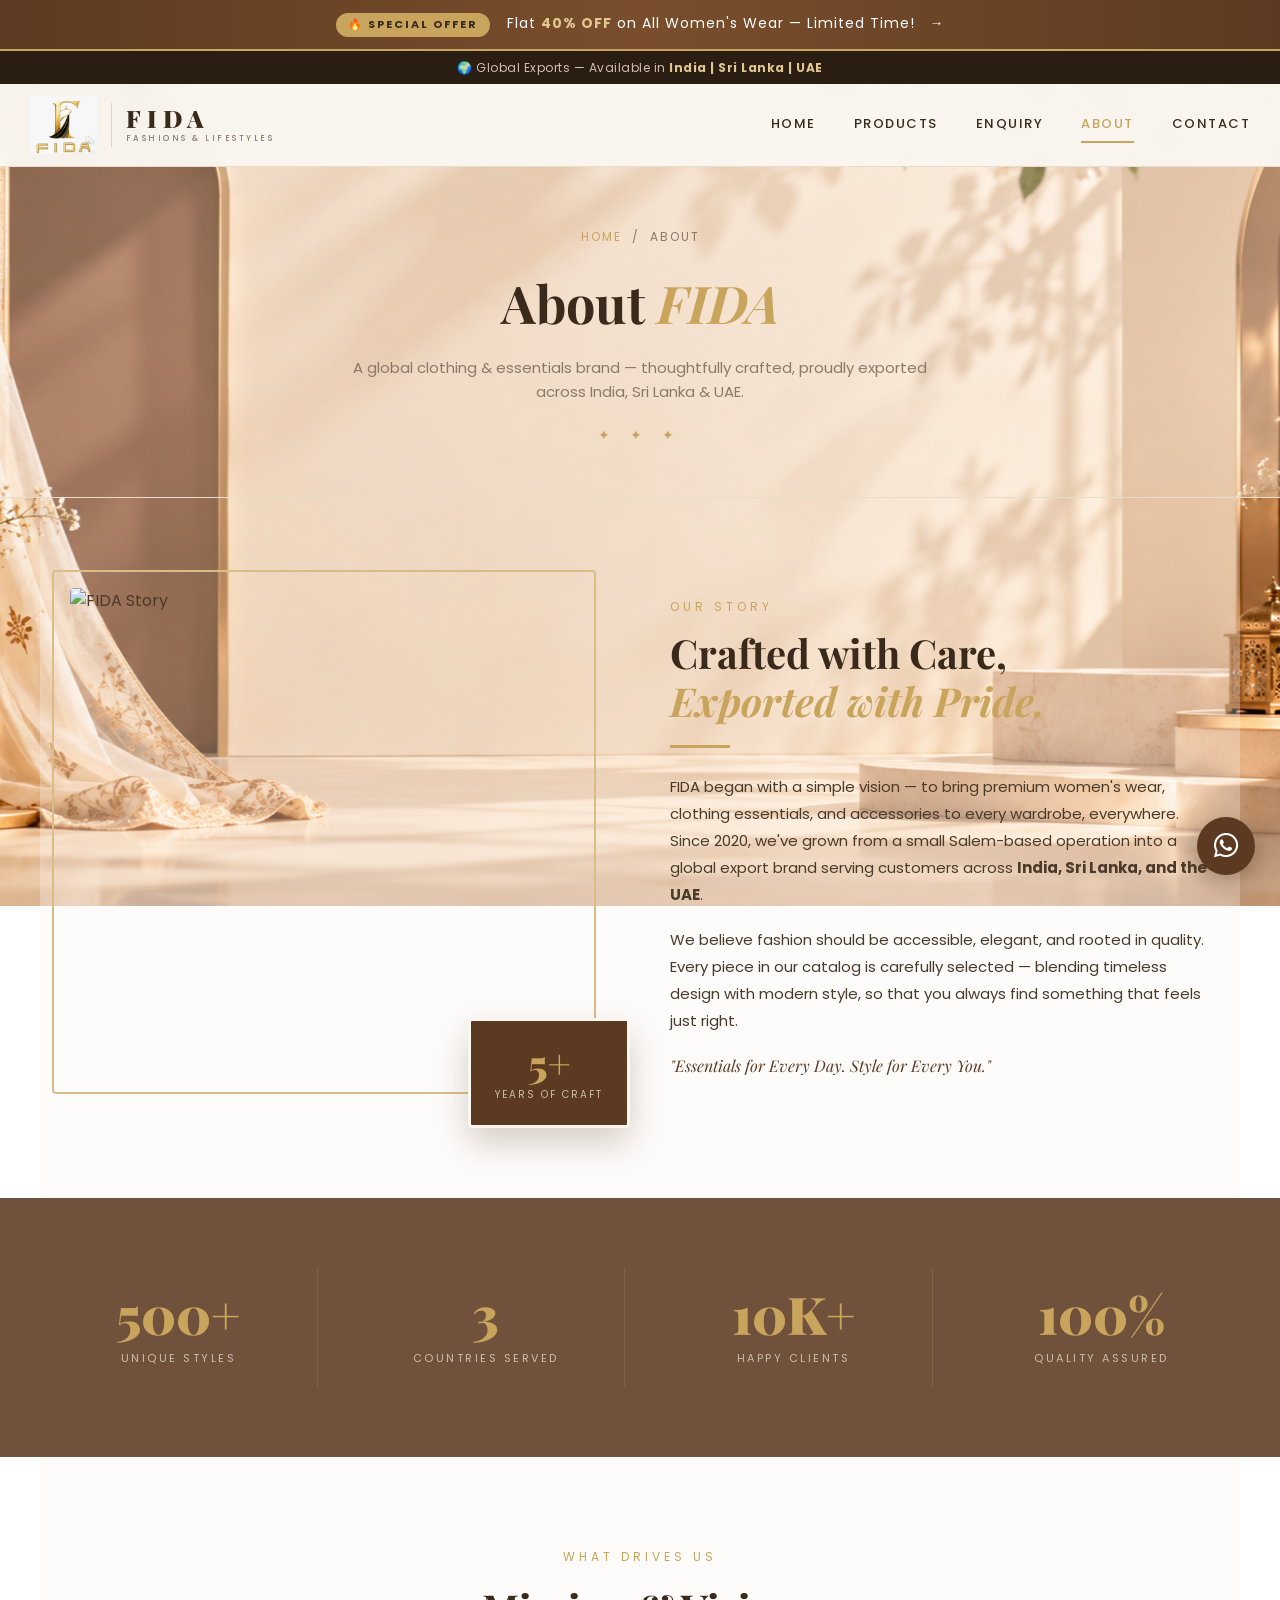
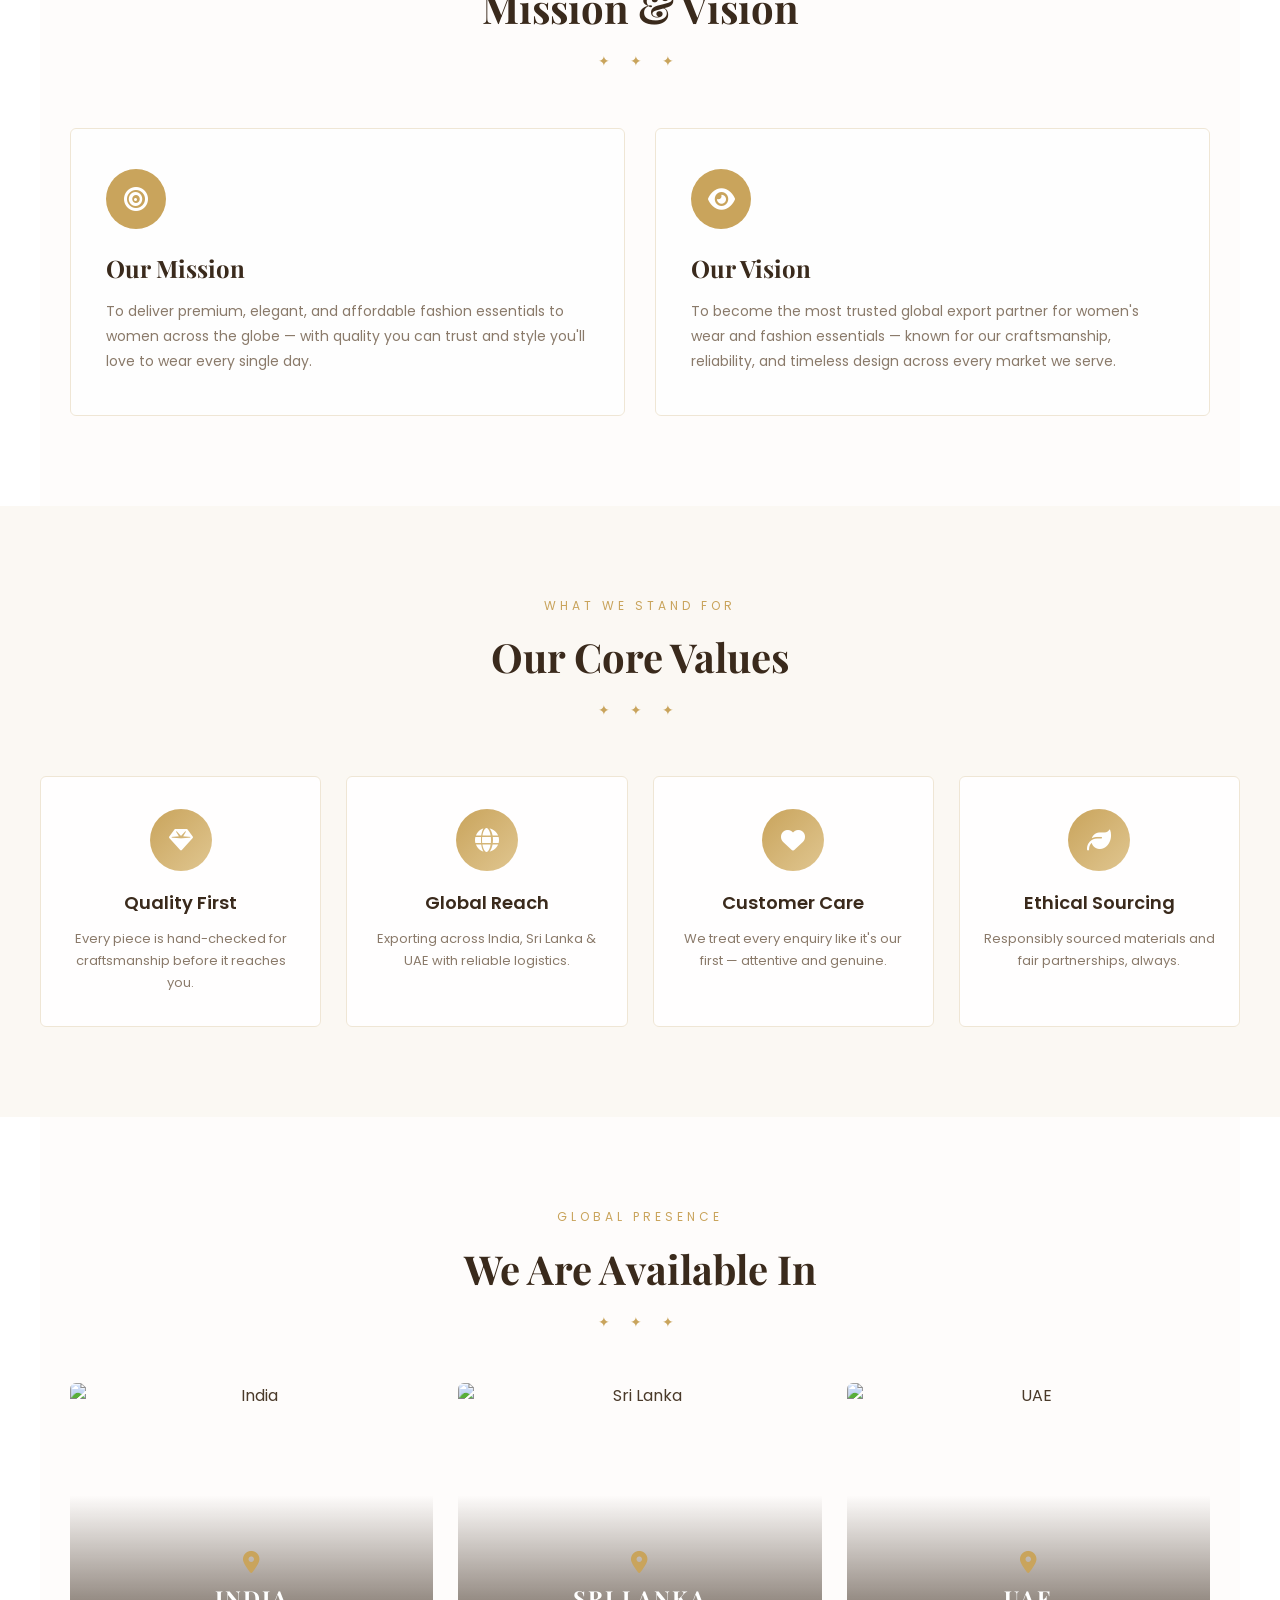
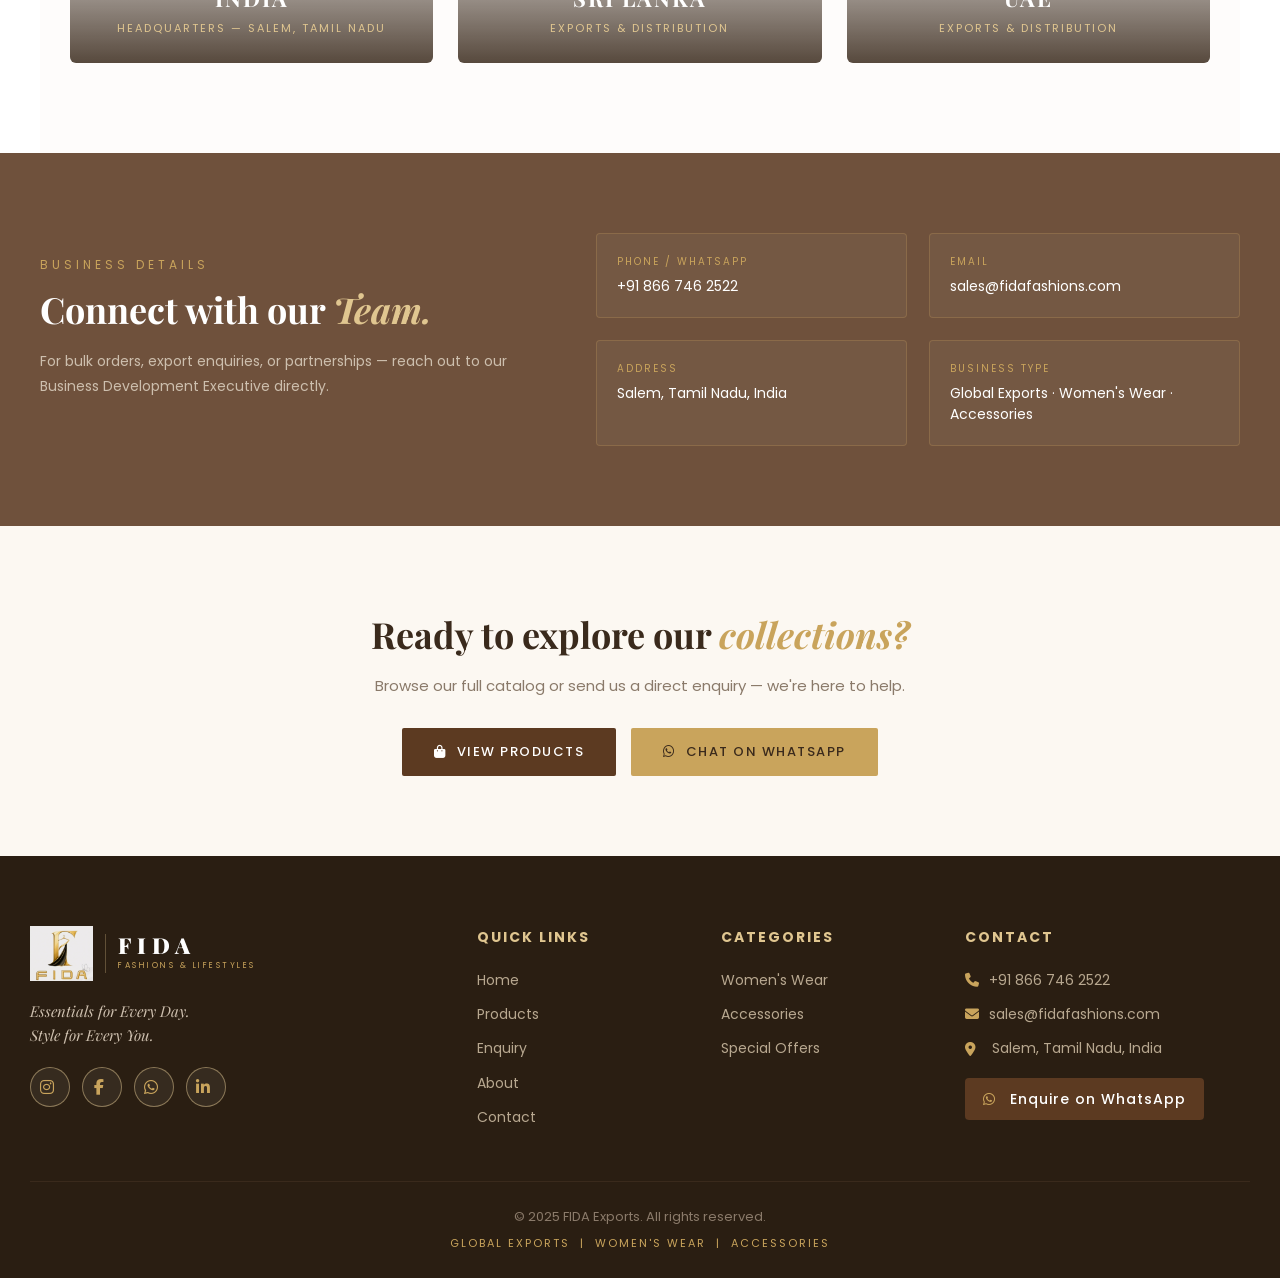
==== commit 4739284c: "new" ====
--- a/fida/about.html
+++ b/fida/about.html
@@ -6,6 +6,7 @@
 <title>About — FIDA Clothing & Essentials</title>
 <link href="https://fonts.googleapis.com/css2?family=Playfair+Display:wght@400;600;700;900&family=Poppins:wght@300;400;500;600&display=swap" rel="stylesheet">
 <link rel="stylesheet" href="https://cdnjs.cloudflare.com/ajax/libs/font-awesome/6.4.0/css/all.min.css">
+<link rel="stylesheet" href="./style.css">
 
 <style>
 /* ============ VARIABLES ============ */
@@ -21,14 +22,36 @@
     --gray: #8a7a6a;
 }
 
+body {
+    background: transparent !important;
+    position: relative;
+    isolation: isolate;
+    min-height: 100vh;
+}
+
+body::before {
+    content: "";
+    position: fixed;
+    inset: 0;
+    z-index: -1;
+    pointer-events: none;
+    background-image: url("./images/fida-background.png");
+    background-size: cover;
+    background-position: center;
+    background-repeat: no-repeat;
+}
+
 * { margin: 0; padding: 0; box-sizing: border-box; }
 html { scroll-behavior: smooth; -webkit-text-size-adjust: 100%; }
 body {
     font-family: 'Poppins', sans-serif;
     color: var(--text);
-    background: var(--cream);
+    background: transparent !important;
     line-height: 1.6;
     overflow-x: hidden;
+    position: relative;
+    isolation: isolate;
+    min-height: 100vh;
 }
 h1, h2, h3, h4 { font-family: 'Playfair Display', serif; color: var(--dark); }
 a { text-decoration: none; color: inherit; }
@@ -1048,6 +1071,78 @@
     .logo-text .tagline-sm { font-size: 5.5px; letter-spacing: 1.5px; }
     .values-grid { grid-template-columns: 1fr; }
 }
+
+/* ============ FIDA BACKGROUND + TRANSLUCENT ABOUT SECTIONS ============ */
+/* Keep the background image fixed behind the page content */
+body::before {
+    content: "";
+    position: fixed;
+    inset: -6px;
+    z-index: -1;
+    pointer-events: none;
+    background-image: url("./images/fida-background.png");
+    background-size: cover;
+    background-position: center center;
+    background-repeat: no-repeat;
+}
+
+/* Let the fashion background show through these sections */
+.page-header,
+.story-section,
+.mv-section,
+.serve-section {
+    background: rgba(250, 246, 240, 0.30) !important;
+}
+
+/* Dark sections remain readable while showing a little background */
+.stats-section,
+.business-section {
+    background: rgba(92, 58, 33, 0.88) !important;
+}
+
+/* Light section overlays */
+.values-section {
+    background: rgba(244, 237, 226, 0.40) !important;
+}
+
+.cta-section {
+    background: rgba(248, 240, 227, 0.45) !important;
+}
+
+/* Keep foreground cards and photos clear */
+.mv-card,
+.value-card {
+    background: rgba(255, 255, 255, 0.90);
+}
+
+.story-image img,
+.serve-card img {
+    opacity: 1;
+}
+
+/* Mobile background positioning */
+@media (max-width: 768px) {
+    body::before {
+        background-position: 65% center;
+    }
+}
+.site-logo {
+    display: block;
+    width: 60px;
+    height: 60px;
+    object-fit: contain;
+}
+.site-logo {
+    display: block;
+    width: 68px;
+    height: 68px;
+    object-fit: contain;
+    background: transparent;
+    filter: none !important;
+    opacity: 1;
+    flex-shrink: 0;
+}
+
 </style>
 </head>
 
@@ -1082,7 +1177,7 @@
             <img src="images/logo.png" alt="FIDA" onerror="this.style.display='none'">
             <div class="logo-text">
                 <span class="brand">FIDA</span>
-                <span class="tagline-sm">Clothing &amp; Essentials</span>
+                <span class="tagline-sm">FASHIONS &amp; LIFESTYLES</span>
             </div>
         </a>
 
@@ -1243,21 +1338,14 @@
             <p>For bulk orders, export enquiries, or partnerships — reach out to our Business Development Executive directly.</p>
         </div>
         <div class="business-info-grid">
-            <div class="business-info-item">
-                <span class="label">Contact Person</span>
-                <div class="value">Balaji Rajendran</div>
-            </div>
-            <div class="business-info-item">
-                <span class="label">Designation</span>
-                <div class="value">Business Development Executive</div>
-            </div>
+            
             <div class="business-info-item">
                 <span class="label">Phone / WhatsApp</span>
-                <div class="value"><a href="tel:+916382584014">+91 63825 84014</a></div>
+                <div class="value"><a href="tel:+918667462522">+91 866 746 2522</a></div>
             </div>
             <div class="business-info-item">
                 <span class="label">Email</span>
-                <div class="value"><a href="mailto:balajir@fidaexports.com">balajir@fidaexports.com</a></div>
+                <div class="value"><a href="mailto:sales@fidafashions.com">sales@fidafashions.com</a></div>
             </div>
             <div class="business-info-item">
                 <span class="label">Address</span>
@@ -1279,7 +1367,7 @@
         <a href="products.html" class="btn" style="background: var(--brown); color: #fff; padding: 14px 32px; border-radius: 2px; font-size: 13px; font-weight: 500; letter-spacing: 1.5px; text-transform: uppercase; display: inline-flex; align-items: center; justify-content: center; gap: 10px;">
             <i class="fas fa-shopping-bag"></i> View Products
         </a>
-        <a href="https://wa.me/916382584014?text=Hi%20FIDA%2C%20I%27d%20like%20to%20know%20more" target="_blank" class="btn" style="background: var(--gold); color: var(--dark); padding: 14px 32px; border-radius: 2px; font-size: 13px; font-weight: 500; letter-spacing: 1.5px; text-transform: uppercase; display: inline-flex; align-items: center; justify-content: center; gap: 10px;">
+        <a href="https://wa.me/+918667462522?text=Hi%20FIDA%2C%20I%27d%20like%20to%20know%20more" target="_blank" class="btn" style="background: var(--gold); color: var(--dark); padding: 14px 32px; border-radius: 2px; font-size: 13px; font-weight: 500; letter-spacing: 1.5px; text-transform: uppercase; display: inline-flex; align-items: center; justify-content: center; gap: 10px;">
             <i class="fab fa-whatsapp"></i> Chat on WhatsApp
         </a>
     </div>
@@ -1290,18 +1378,18 @@
     <div class="footer-grid">
         <div class="footer-brand">
             <div class="footer-logo-wrap">
-                <img src="logo.png" alt="FIDA" onerror="this.style.display='none'">
+                <img src="./images/logo.png" alt="FIDA Logo" class="site-logo">
                 <div class="footer-logo-text">
                     <span class="brand">FIDA</span>
-                    <span class="tagline-sm">Clothing &amp; Essentials</span>
+                    <span class="tagline-sm">FASHIONS &amp; LIFESTYLES</span>
                 </div>
             </div>
             <p class="tagline">Essentials for Every Day.<br>Style for Every You.</p>
             <div class="socials">
-                <a href="https://instagram.com/" target="_blank" aria-label="Instagram"><i class="fab fa-instagram"></i></a>
-                <a href="https://facebook.com/" target="_blank" aria-label="Facebook"><i class="fab fa-facebook-f"></i></a>
-                <a href="https://wa.me/916382584014" target="_blank" aria-label="WhatsApp"><i class="fab fa-whatsapp"></i></a>
-                <a href="https://linkedin.com/" target="_blank" aria-label="LinkedIn"><i class="fab fa-linkedin-in"></i></a>
+                <a href="https://instagram.com/fidafashions.global" target="_blank" aria-label="Instagram"><i class="fab fa-instagram"></i></a>
+                <a href="https://facebook.com/fidafashions.global" target="_blank" aria-label="Facebook"><i class="fab fa-facebook-f"></i></a>
+                <a href="https://wa.me/+918667462522" target="_blank" aria-label="WhatsApp"><i class="fab fa-whatsapp"></i></a>
+                <a href="https://linkedin.com/fidafashions" target="_blank" aria-label="LinkedIn"><i class="fab fa-linkedin-in"></i></a>
             </div>
         </div>
         <div>
@@ -1314,19 +1402,16 @@
         </div>
         <div>
             <h4>Categories</h4>
-            <a href="women.html">Women's Wear</a>
-            <a href="essentials.html">Essentials</a>
-            <a href="accessories.html">Accessories</a>
-            <a href="offer.html">Special Offers</a>
+            <a href="products.html">Women's Wear</a>
+            <a href="products.html">Accessories</a>
+            <a href="products.html">Special Offers</a>
         </div>
         <div>
             <h4>Contact</h4>
-            <p class="contact-line"><i class="fas fa-user"></i> Balaji Rajendran</p>
-            <p class="contact-line"><i class="fas fa-briefcase"></i> Business Development Executive</p>
-            <a href="tel:+916382584014"><i class="fas fa-phone"></i> +91 63825 84014</a>
-            <a href="mailto:balajir@fidaexports.com"><i class="fas fa-envelope"></i> balajir@fidaexports.com</a>
+            <a href="tel:+918667462522"><i class="fas fa-phone"></i> +91 866 746 2522</a>
+            <a href="mailto:sales@fidafashions.com"><i class="fas fa-envelope"></i> sales@fidafashions.com</a>
             <p class="contact-line"><i class="fas fa-map-marker-alt"></i> Salem, Tamil Nadu, India</p>
-            <a href="https://wa.me/916382584014" target="_blank" class="footer-wa">
+            <a href="https://wa.me/+918667462522" target="_blank" class="footer-wa">
                 <i class="fab fa-whatsapp"></i> Enquire on WhatsApp
             </a>
         </div>
@@ -1360,6 +1445,67 @@
     navbar.style.boxShadow = window.scrollY > 50 ? '0 5px 20px rgba(92,58,33,0.08)' : 'none';
 });
 
+async function loadPromotionBanner() {
+
+    try {
+
+        const response = await fetch("http://127.0.0.1:8000/api/offer");
+
+        if (!response.ok) {
+            throw new Error("Failed to load promotion");
+        }
+
+        const offer = await response.json();
+
+        console.log("Promotion loaded:", offer);
+
+        // Discount
+        const discountElement =
+            document.getElementById("offerDiscount");
+
+        if (discountElement && offer.discount !== undefined) {
+            discountElement.textContent =
+                `${offer.discount}% OFF`;
+        }
+
+        // Category
+        const categoryElement =
+            document.getElementById("offerCategory");
+
+        if (categoryElement && offer.category) {
+            categoryElement.textContent =
+                offer.category;
+        }
+
+        // Banner message
+        const messageElement =
+            document.getElementById("offerMessage");
+
+        if (
+            messageElement &&
+            offer.message
+        ) {
+            messageElement.textContent =
+                offer.message;
+        }
+
+    } catch (error) {
+
+        console.error(
+            "Promotion banner error:",
+            error
+        );
+
+    }
+}
+
+
+// Load promotion when page opens
+document.addEventListener(
+    "DOMContentLoaded",
+    loadPromotionBanner
+);
+
 </script>
 
 </body>
